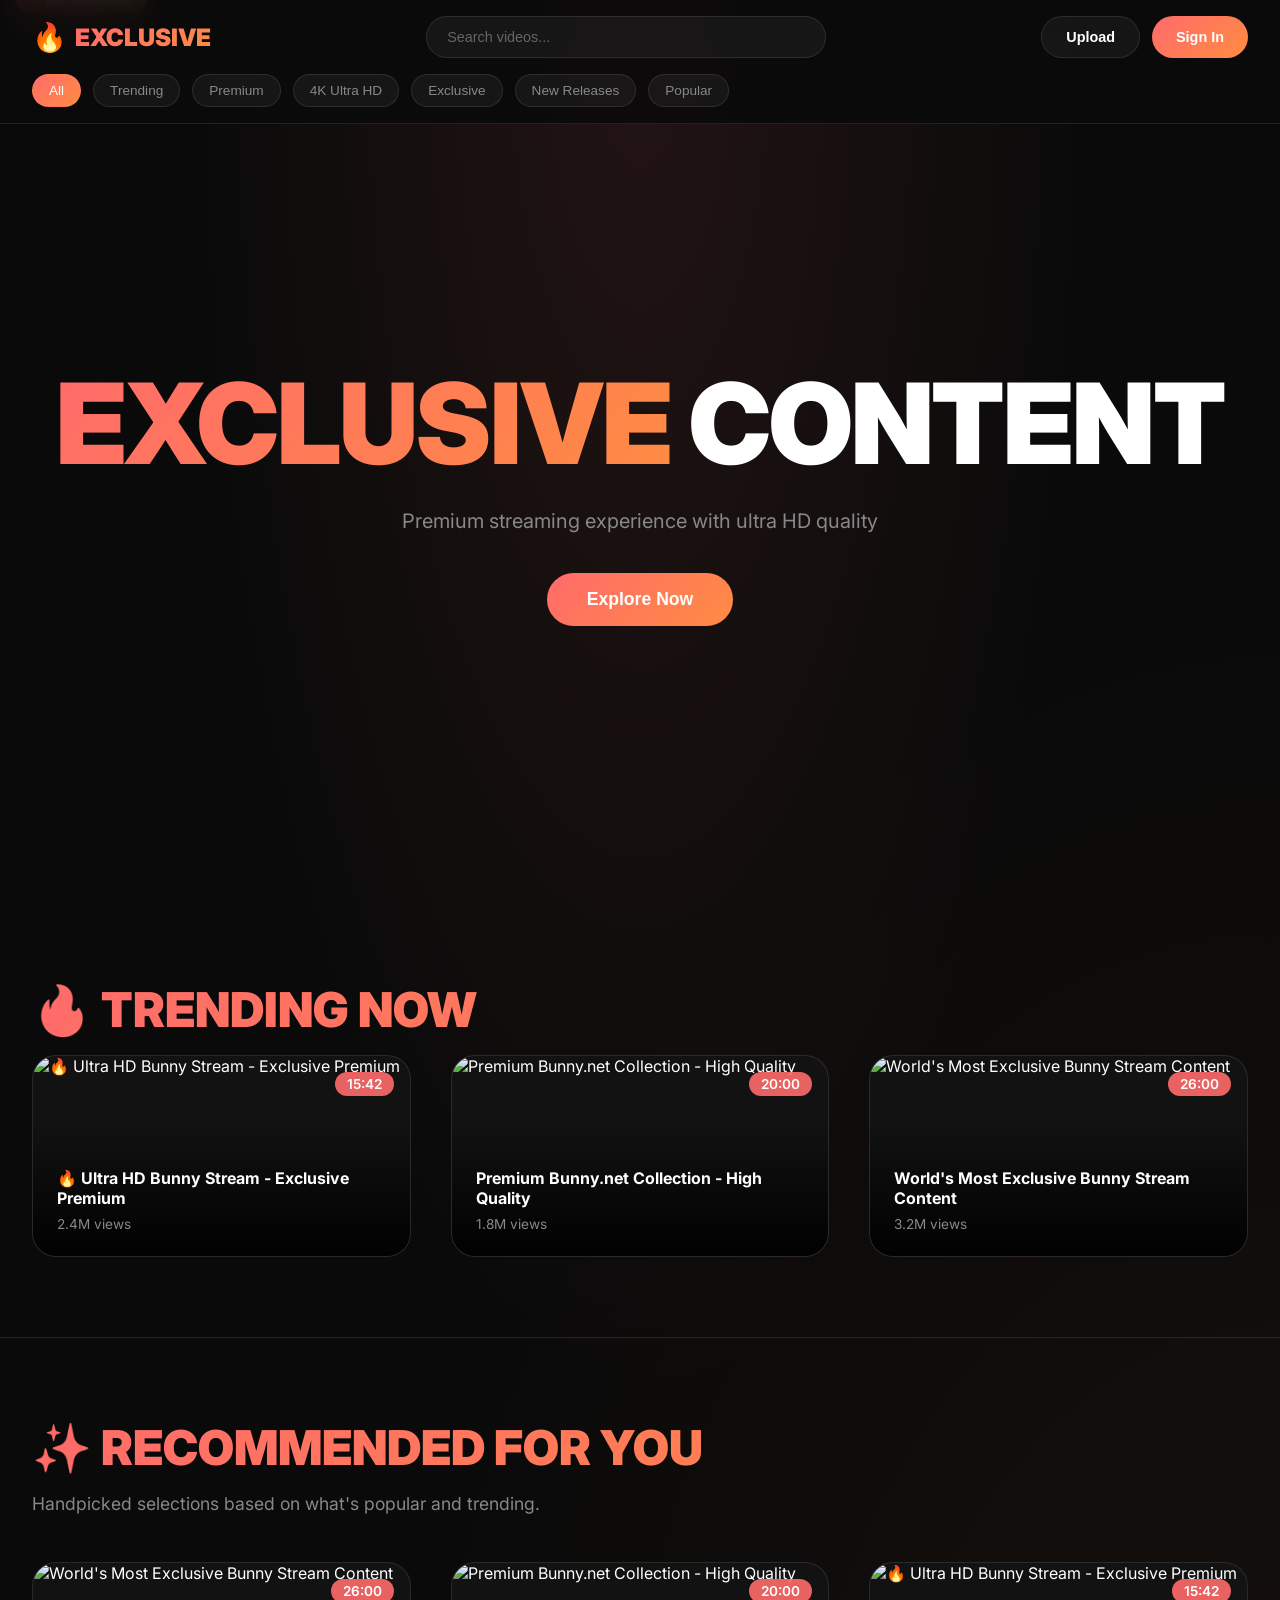
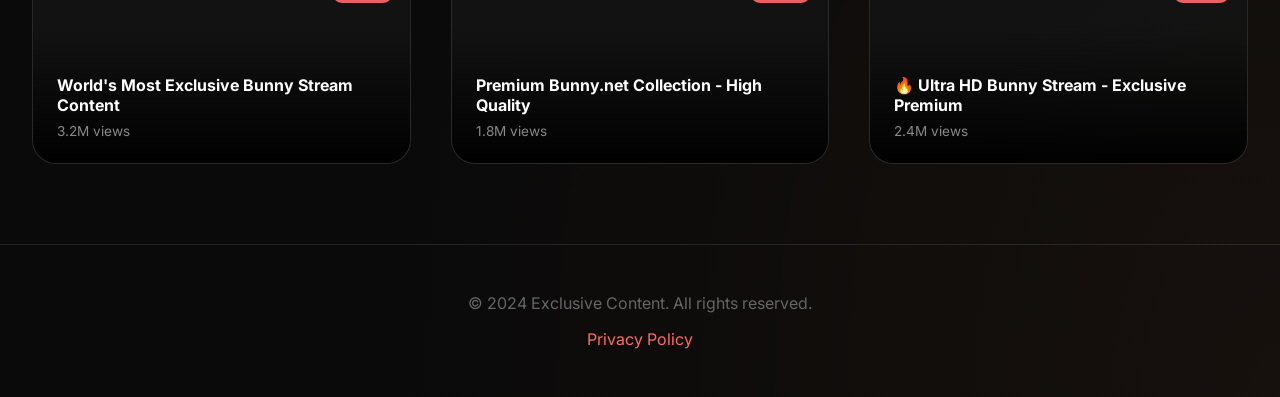
==== static-site/index.html @ 600d17c5 "Changes" ====
<!DOCTYPE html>
<html lang="en">
<head>
  <meta charset="UTF-8">
  <meta name="viewport" content="width=device-width, initial-scale=1.0">
  <meta name="description" content="Exclusive premium content streaming platform">
  <title>Exclusive Content - Premium Streaming</title>
  <link rel="stylesheet" href="styles.css">
  <link href="https://fonts.googleapis.com/css2?family=Inter:wght@400;600;700;900&display=swap" rel="stylesheet">
</head>
<body>
  <!-- Header -->
  <header class="header">
    <div class="header-content">
      <a href="index.html" class="logo">
        <span class="logo-icon">🔥</span>
        <span class="logo-text">EXCLUSIVE</span>
      </a>
      <div class="search-box">
        <input type="text" id="searchInput" placeholder="Search videos..." class="search-input">
      </div>
      <div class="header-actions">
        <button class="btn btn-secondary">Upload</button>
        <button class="btn btn-primary">Sign In</button>
      </div>
    </div>
    <div class="categories" id="categories">
      <!-- Categories will be populated by JS -->
    </div>
  </header>

  <!-- Hero Section -->
  <section class="hero">
    <h1 class="hero-title">
      <span class="gradient-text">EXCLUSIVE</span> CONTENT
    </h1>
    <p class="hero-subtitle">Premium streaming experience with ultra HD quality</p>
    <button class="btn btn-primary btn-large" onclick="scrollToVideos()">
      Explore Now
    </button>
  </section>

  <!-- Videos Section -->
  <section class="videos-section" id="videos-section">
    <h2 class="section-title gradient-text">🔥 TRENDING NOW</h2>
    <div class="video-grid" id="videoGrid">
      <!-- Videos will be populated by JS -->
    </div>
  </section>

  <!-- Recommended Section -->
  <section class="recommended-section">
    <h2 class="section-title gradient-text">✨ RECOMMENDED FOR YOU</h2>
    <p class="section-subtitle">Handpicked selections based on what's popular and trending.</p>
    <div class="video-grid" id="recommendedGrid">
      <!-- Recommended videos will be populated by JS -->
    </div>
  </section>

  <!-- Video Player Modal -->
  <div class="modal" id="videoModal">
    <div class="modal-content">
      <button class="modal-close" onclick="closeModal()">&times;</button>
      <div class="video-container">
        <iframe id="videoFrame" src="" allowfullscreen></iframe>
      </div>
      <div class="video-info">
        <h3 id="videoTitle"></h3>
        <div class="video-meta">
          <span id="videoDuration"></span>
          <span id="videoViews"></span>
        </div>
        <div class="video-tags" id="videoTags"></div>
      </div>
    </div>
  </div>

  <!-- Footer -->
  <footer class="footer">
    <div class="footer-content">
      <p>&copy; 2024 Exclusive Content. All rights reserved.</p>
      <a href="privacy-policy.html">Privacy Policy</a>
    </div>
  </footer>

  <script src="app.js"></script>
</body>
</html>
---- static-site/styles.css ----
/* ========================================
   EXCLUSIVE CONTENT - MAIN STYLESHEET
   ======================================== */

/* CSS Variables */
:root {
  --bg-primary: #0a0a0a;
  --bg-secondary: #111111;
  --bg-card: rgba(20, 20, 20, 0.8);
  --text-primary: #ffffff;
  --text-secondary: #888888;
  --text-muted: #666666;
  --coral: #ff6b6b;
  --orange: #ff8c42;
  --border-color: rgba(255, 255, 255, 0.1);
  --glass-bg: rgba(255, 255, 255, 0.05);
  --glass-border: rgba(255, 255, 255, 0.1);
  --shadow-glow: 0 0 30px rgba(255, 107, 107, 0.3);
  --gradient-primary: linear-gradient(135deg, #ff6b6b, #ff8c42);
  --transition-fast: 0.2s ease;
  --transition-medium: 0.3s ease;
  --transition-slow: 0.5s ease;
}

/* Reset & Base */
*, *::before, *::after {
  margin: 0;
  padding: 0;
  box-sizing: border-box;
}

html {
  scroll-behavior: smooth;
}

body {
  font-family: 'Inter', -apple-system, BlinkMacSystemFont, sans-serif;
  background: var(--bg-primary);
  background-image: 
    radial-gradient(ellipse at top, rgba(255, 107, 107, 0.1) 0%, transparent 50%),
    radial-gradient(ellipse at bottom right, rgba(255, 140, 66, 0.05) 0%, transparent 50%);
  color: var(--text-primary);
  min-height: 100vh;
  -webkit-font-smoothing: antialiased;
  -moz-osx-font-smoothing: grayscale;
}

/* Utility Classes */
.gradient-text {
  background: var(--gradient-primary);
  -webkit-background-clip: text;
  -webkit-text-fill-color: transparent;
  background-clip: text;
}

/* ========================================
   HEADER
   ======================================== */
.header {
  position: fixed;
  top: 0;
  left: 0;
  right: 0;
  z-index: 100;
  background: rgba(10, 10, 10, 0.9);
  backdrop-filter: blur(20px);
  border-bottom: 1px solid var(--border-color);
  padding: 1rem 2rem;
}

.header-content {
  display: flex;
  align-items: center;
  justify-content: space-between;
  max-width: 1400px;
  margin: 0 auto;
  gap: 2rem;
}

.logo {
  display: flex;
  align-items: center;
  gap: 0.5rem;
  text-decoration: none;
  font-weight: 900;
  font-size: 1.5rem;
}

.logo-icon {
  font-size: 1.75rem;
}

.logo-text {
  background: var(--gradient-primary);
  -webkit-background-clip: text;
  -webkit-text-fill-color: transparent;
  background-clip: text;
}

.search-box {
  flex: 1;
  max-width: 400px;
}

.search-input {
  width: 100%;
  padding: 0.75rem 1.25rem;
  border-radius: 50px;
  border: 1px solid var(--glass-border);
  background: var(--glass-bg);
  color: var(--text-primary);
  font-size: 0.9rem;
  outline: none;
  transition: var(--transition-fast);
}

.search-input:focus {
  border-color: var(--coral);
  box-shadow: 0 0 0 3px rgba(255, 107, 107, 0.2);
}

.search-input::placeholder {
  color: var(--text-muted);
}

.header-actions {
  display: flex;
  gap: 0.75rem;
}

/* Categories */
.categories {
  display: flex;
  gap: 0.75rem;
  padding-top: 1rem;
  max-width: 1400px;
  margin: 0 auto;
  overflow-x: auto;
  scrollbar-width: none;
}

.categories::-webkit-scrollbar {
  display: none;
}

.category-tag {
  padding: 0.5rem 1rem;
  border-radius: 50px;
  background: var(--glass-bg);
  border: 1px solid var(--glass-border);
  color: var(--text-secondary);
  font-size: 0.85rem;
  cursor: pointer;
  white-space: nowrap;
  transition: var(--transition-fast);
}

.category-tag:hover,
.category-tag.active {
  background: var(--gradient-primary);
  color: var(--text-primary);
  border-color: transparent;
}

/* ========================================
   BUTTONS
   ======================================== */
.btn {
  padding: 0.75rem 1.5rem;
  border-radius: 50px;
  border: none;
  font-weight: 600;
  font-size: 0.9rem;
  cursor: pointer;
  transition: var(--transition-fast);
}

.btn-primary {
  background: var(--gradient-primary);
  color: var(--text-primary);
}

.btn-primary:hover {
  transform: translateY(-2px);
  box-shadow: var(--shadow-glow);
}

.btn-secondary {
  background: var(--glass-bg);
  border: 1px solid var(--glass-border);
  color: var(--text-primary);
}

.btn-secondary:hover {
  background: var(--glass-border);
}

.btn-large {
  padding: 1rem 2.5rem;
  font-size: 1.1rem;
}

/* ========================================
   HERO SECTION
   ======================================== */
.hero {
  min-height: 100vh;
  display: flex;
  flex-direction: column;
  align-items: center;
  justify-content: center;
  text-align: center;
  padding: 2rem;
  padding-top: 120px;
}

.hero-title {
  font-size: clamp(3rem, 10vw, 7rem);
  font-weight: 900;
  line-height: 1.1;
  margin-bottom: 1.5rem;
  text-transform: uppercase;
  letter-spacing: -0.02em;
}

.hero-subtitle {
  font-size: 1.25rem;
  color: var(--text-secondary);
  margin-bottom: 2.5rem;
  max-width: 500px;
}

/* ========================================
   SECTIONS
   ======================================== */
.videos-section,
.recommended-section {
  padding: 5rem 2rem;
  max-width: 1400px;
  margin: 0 auto;
}

.recommended-section {
  border-top: 1px solid var(--border-color);
}

.section-title {
  font-size: clamp(2rem, 5vw, 3rem);
  font-weight: 900;
  margin-bottom: 1rem;
}

.section-subtitle {
  color: var(--text-secondary);
  font-size: 1.1rem;
  margin-bottom: 3rem;
  max-width: 600px;
}

/* ========================================
   VIDEO GRID
   ======================================== */
.video-grid {
  display: grid;
  grid-template-columns: repeat(auto-fill, minmax(320px, 1fr));
  gap: 2.5rem;
}

.video-card {
  position: relative;
  border-radius: 1.5rem;
  overflow: hidden;
  background: var(--bg-card);
  border: 1px solid var(--glass-border);
  cursor: pointer;
  transition: var(--transition-medium);
}

.video-card:hover {
  transform: translateY(-10px);
  border-color: var(--coral);
  box-shadow: 
    0 0 30px rgba(255, 107, 107, 0.4),
    0 25px 50px rgba(0, 0, 0, 0.5);
}

.video-thumb {
  position: relative;
  height: 200px;
  overflow: hidden;
}

.video-thumb img {
  width: 100%;
  height: 100%;
  object-fit: cover;
  transition: var(--transition-slow);
}

.video-card:hover .video-thumb img {
  transform: scale(1.1);
}

.video-duration {
  position: absolute;
  top: 1rem;
  right: 1rem;
  background: rgba(255, 107, 107, 0.9);
  color: var(--text-primary);
  padding: 0.25rem 0.75rem;
  border-radius: 50px;
  font-size: 0.85rem;
  font-weight: 600;
}

.video-overlay {
  position: absolute;
  bottom: 0;
  left: 0;
  right: 0;
  padding: 3rem 1.5rem 1.5rem;
  background: linear-gradient(to top, rgba(0, 0, 0, 0.95), transparent);
}

.video-card-title {
  font-size: 1rem;
  font-weight: 700;
  margin-bottom: 0.5rem;
  display: -webkit-box;
  -webkit-line-clamp: 2;
  -webkit-box-orient: vertical;
  overflow: hidden;
}

.video-card-views {
  color: var(--text-secondary);
  font-size: 0.85rem;
}

/* Recommended Badge */
.recommended-badge {
  position: absolute;
  top: -0.75rem;
  left: 1rem;
  z-index: 10;
  background: var(--gradient-primary);
  color: var(--text-primary);
  padding: 0.25rem 0.75rem;
  border-radius: 50px;
  font-size: 0.75rem;
  font-weight: 700;
  display: flex;
  align-items: center;
  gap: 0.25rem;
  box-shadow: 0 4px 15px rgba(255, 107, 107, 0.4);
}

/* ========================================
   VIDEO MODAL
   ======================================== */
.modal {
  display: none;
  position: fixed;
  top: 0;
  left: 0;
  right: 0;
  bottom: 0;
  z-index: 1000;
  background: rgba(0, 0, 0, 0.95);
  backdrop-filter: blur(10px);
  overflow-y: auto;
  padding: 2rem;
}

.modal.active {
  display: flex;
  align-items: flex-start;
  justify-content: center;
}

.modal-content {
  width: 100%;
  max-width: 1000px;
  margin-top: 60px;
}

.modal-close {
  position: fixed;
  top: 1rem;
  right: 1rem;
  background: var(--glass-bg);
  border: 1px solid var(--glass-border);
  color: var(--text-primary);
  font-size: 2rem;
  width: 50px;
  height: 50px;
  border-radius: 50%;
  cursor: pointer;
  transition: var(--transition-fast);
}

.modal-close:hover {
  background: var(--coral);
  border-color: var(--coral);
}

.video-container {
  position: relative;
  padding-bottom: 56.25%;
  border-radius: 1rem;
  overflow: hidden;
  background: var(--bg-secondary);
}

.video-container iframe {
  position: absolute;
  top: 0;
  left: 0;
  width: 100%;
  height: 100%;
  border: none;
}

.video-info {
  padding: 2rem 0;
}

.video-info h3 {
  font-size: 1.5rem;
  font-weight: 700;
  margin-bottom: 1rem;
}

.video-meta {
  display: flex;
  gap: 1.5rem;
  color: var(--text-secondary);
  margin-bottom: 1rem;
}

.video-tags {
  display: flex;
  flex-wrap: wrap;
  gap: 0.5rem;
}

.video-tag {
  padding: 0.25rem 0.75rem;
  background: var(--glass-bg);
  border: 1px solid var(--glass-border);
  border-radius: 50px;
  font-size: 0.85rem;
  color: var(--text-secondary);
}

/* ========================================
   FOOTER
   ======================================== */
.footer {
  padding: 3rem 2rem;
  border-top: 1px solid var(--border-color);
  text-align: center;
}

.footer-content {
  max-width: 1400px;
  margin: 0 auto;
  display: flex;
  flex-direction: column;
  align-items: center;
  gap: 1rem;
}

.footer p {
  color: var(--text-muted);
}

.footer a {
  color: var(--coral);
  text-decoration: none;
  transition: var(--transition-fast);
}

.footer a:hover {
  text-decoration: underline;
}

/* ========================================
   RESPONSIVE
   ======================================== */
@media (max-width: 768px) {
  .header-content {
    flex-wrap: wrap;
    gap: 1rem;
  }
  
  .search-box {
    order: 3;
    max-width: 100%;
    width: 100%;
  }
  
  .header-actions {
    margin-left: auto;
  }
  
  .hero-title {
    font-size: 2.5rem;
  }
  
  .video-grid {
    grid-template-columns: 1fr;
    gap: 1.5rem;
  }
  
  .videos-section,
  .recommended-section {
    padding: 3rem 1rem;
  }
}

/* ========================================
   NO VIDEOS MESSAGE
   ======================================== */
.no-videos {
  text-align: center;
  padding: 4rem 2rem;
  color: var(--text-secondary);
  font-size: 1.25rem;
}
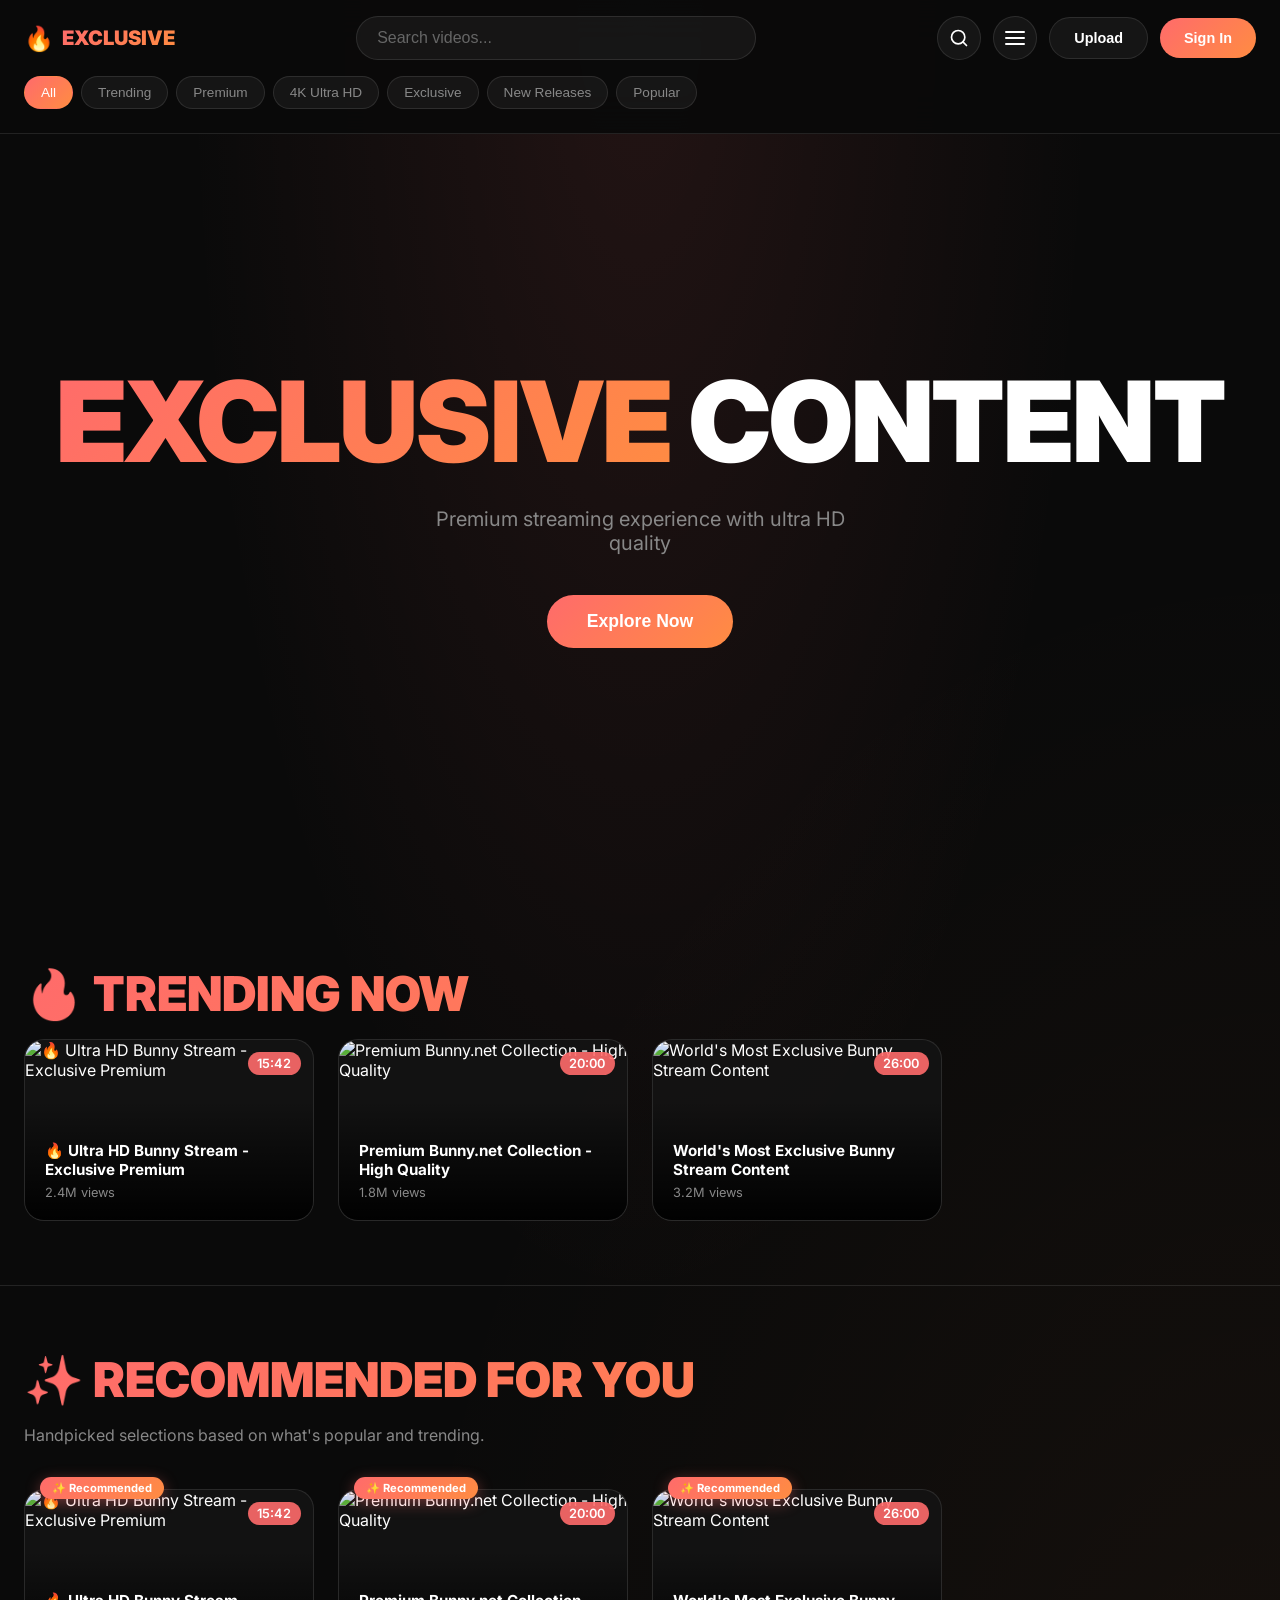
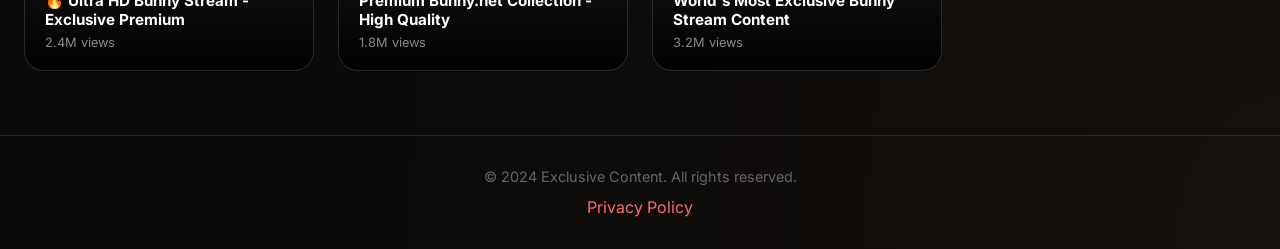
==== commit e961a014: "Changes" ====
--- a/static-site/index.html
+++ b/static-site/index.html
@@ -2,8 +2,9 @@
 <html lang="en">
 <head>
   <meta charset="UTF-8">
-  <meta name="viewport" content="width=device-width, initial-scale=1.0">
+  <meta name="viewport" content="width=device-width, initial-scale=1.0, maximum-scale=1.0, user-scalable=no">
   <meta name="description" content="Exclusive premium content streaming platform">
+  <meta name="theme-color" content="#0a0a0a">
   <title>Exclusive Content - Premium Streaming</title>
   <link rel="stylesheet" href="styles.css">
   <link href="https://fonts.googleapis.com/css2?family=Inter:wght@400;600;700;900&display=swap" rel="stylesheet">
@@ -16,18 +17,56 @@
         <span class="logo-icon">🔥</span>
         <span class="logo-text">EXCLUSIVE</span>
       </a>
+      
       <div class="search-box">
         <input type="text" id="searchInput" placeholder="Search videos..." class="search-input">
       </div>
+      
       <div class="header-actions">
-        <button class="btn btn-secondary">Upload</button>
-        <button class="btn btn-primary">Sign In</button>
+        <!-- Mobile search toggle -->
+        <button class="btn-icon mobile-only" id="searchBtn" aria-label="Search">
+          <svg xmlns="http://www.w3.org/2000/svg" width="20" height="20" viewBox="0 0 24 24" fill="none" stroke="currentColor" stroke-width="2" stroke-linecap="round" stroke-linejoin="round">
+            <circle cx="11" cy="11" r="8"></circle>
+            <path d="m21 21-4.3-4.3"></path>
+          </svg>
+        </button>
+        
+        <!-- Mobile menu toggle -->
+        <button class="btn-icon mobile-only" id="mobileMenuBtn" aria-label="Menu">
+          <svg xmlns="http://www.w3.org/2000/svg" width="24" height="24" viewBox="0 0 24 24" fill="none" stroke="currentColor" stroke-width="2" stroke-linecap="round" stroke-linejoin="round">
+            <line x1="3" y1="12" x2="21" y2="12"></line>
+            <line x1="3" y1="6" x2="21" y2="6"></line>
+            <line x1="3" y1="18" x2="21" y2="18"></line>
+          </svg>
+        </button>
+        
+        <!-- Desktop buttons -->
+        <button class="btn btn-secondary desktop-only">Upload</button>
+        <button class="btn btn-primary desktop-only">Sign In</button>
       </div>
     </div>
     <div class="categories" id="categories">
       <!-- Categories will be populated by JS -->
     </div>
   </header>
+
+  <!-- Mobile Menu Overlay -->
+  <div class="mobile-menu" id="mobileMenu">
+    <div class="mobile-menu-content">
+      <button class="mobile-menu-close" id="closeMobileMenu" aria-label="Close menu">
+        <svg xmlns="http://www.w3.org/2000/svg" width="24" height="24" viewBox="0 0 24 24" fill="none" stroke="currentColor" stroke-width="2" stroke-linecap="round" stroke-linejoin="round">
+          <line x1="18" y1="6" x2="6" y2="18"></line>
+          <line x1="6" y1="6" x2="18" y2="18"></line>
+        </svg>
+      </button>
+      <nav class="mobile-nav">
+        <a href="index.html" class="mobile-nav-link active">Home</a>
+        <a href="#" class="mobile-nav-link">Upload</a>
+        <a href="#" class="mobile-nav-link">Sign In</a>
+        <a href="privacy-policy.html" class="mobile-nav-link">Privacy Policy</a>
+      </nav>
+    </div>
+  </div>
 
   <!-- Hero Section -->
   <section class="hero">
@@ -60,9 +99,14 @@
   <!-- Video Player Modal -->
   <div class="modal" id="videoModal">
     <div class="modal-content">
-      <button class="modal-close" onclick="closeModal()">&times;</button>
-      <div class="video-container">
-        <iframe id="videoFrame" src="" allowfullscreen></iframe>
+      <button class="modal-close" onclick="closeModal()" aria-label="Close video">
+        <svg xmlns="http://www.w3.org/2000/svg" width="24" height="24" viewBox="0 0 24 24" fill="none" stroke="currentColor" stroke-width="2" stroke-linecap="round" stroke-linejoin="round">
+          <line x1="18" y1="6" x2="6" y2="18"></line>
+          <line x1="6" y1="6" x2="18" y2="18"></line>
+        </svg>
+      </button>
+      <div class="video-container" id="videoContainer">
+        <!-- Bunny.net responsive embed will be injected here -->
       </div>
       <div class="video-info">
         <h3 id="videoTitle"></h3>
@@ -85,4 +129,4 @@
 
   <script src="app.js"></script>
 </body>
-</html>
+</html>
--- a/static-site/styles.css
+++ b/static-site/styles.css
@@ -43,6 +43,7 @@
   min-height: 100vh;
   -webkit-font-smoothing: antialiased;
   -moz-osx-font-smoothing: grayscale;
+  overflow-x: hidden;
 }
 
 /* Utility Classes */
@@ -53,6 +54,14 @@
   background-clip: text;
 }
 
+.mobile-only {
+  display: none;
+}
+
+.desktop-only {
+  display: inline-flex;
+}
+
 /* ========================================
    HEADER
    ======================================== */
@@ -62,10 +71,11 @@
   left: 0;
   right: 0;
   z-index: 100;
-  background: rgba(10, 10, 10, 0.9);
+  background: rgba(10, 10, 10, 0.95);
   backdrop-filter: blur(20px);
+  -webkit-backdrop-filter: blur(20px);
   border-bottom: 1px solid var(--border-color);
-  padding: 1rem 2rem;
+  padding: 1rem 1.5rem;
 }
 
 .header-content {
@@ -74,7 +84,7 @@
   justify-content: space-between;
   max-width: 1400px;
   margin: 0 auto;
-  gap: 2rem;
+  gap: 1.5rem;
 }
 
 .logo {
@@ -83,11 +93,12 @@
   gap: 0.5rem;
   text-decoration: none;
   font-weight: 900;
+  font-size: 1.25rem;
+  flex-shrink: 0;
+}
+
+.logo-icon {
   font-size: 1.5rem;
-}
-
-.logo-icon {
-  font-size: 1.75rem;
 }
 
 .logo-text {
@@ -109,9 +120,10 @@
   border: 1px solid var(--glass-border);
   background: var(--glass-bg);
   color: var(--text-primary);
-  font-size: 0.9rem;
+  font-size: 1rem;
   outline: none;
   transition: var(--transition-fast);
+  -webkit-appearance: none;
 }
 
 .search-input:focus {
@@ -126,17 +138,41 @@
 .header-actions {
   display: flex;
   gap: 0.75rem;
+  align-items: center;
+}
+
+/* Icon buttons for mobile */
+.btn-icon {
+  width: 44px;
+  height: 44px;
+  border-radius: 50%;
+  background: var(--glass-bg);
+  border: 1px solid var(--glass-border);
+  color: var(--text-primary);
+  display: flex;
+  align-items: center;
+  justify-content: center;
+  cursor: pointer;
+  transition: var(--transition-fast);
+  -webkit-tap-highlight-color: transparent;
+}
+
+.btn-icon:hover,
+.btn-icon:active {
+  background: var(--glass-border);
 }
 
 /* Categories */
 .categories {
   display: flex;
-  gap: 0.75rem;
+  gap: 0.5rem;
   padding-top: 1rem;
   max-width: 1400px;
   margin: 0 auto;
   overflow-x: auto;
   scrollbar-width: none;
+  -webkit-overflow-scrolling: touch;
+  padding-bottom: 0.5rem;
 }
 
 .categories::-webkit-scrollbar {
@@ -153,13 +189,90 @@
   cursor: pointer;
   white-space: nowrap;
   transition: var(--transition-fast);
+  -webkit-tap-highlight-color: transparent;
 }
 
 .category-tag:hover,
+.category-tag:active,
 .category-tag.active {
   background: var(--gradient-primary);
   color: var(--text-primary);
   border-color: transparent;
+}
+
+/* ========================================
+   MOBILE MENU
+   ======================================== */
+.mobile-menu {
+  position: fixed;
+  top: 0;
+  left: 0;
+  right: 0;
+  bottom: 0;
+  z-index: 200;
+  background: rgba(0, 0, 0, 0.9);
+  backdrop-filter: blur(20px);
+  -webkit-backdrop-filter: blur(20px);
+  display: none;
+  align-items: flex-start;
+  justify-content: flex-end;
+}
+
+.mobile-menu.active {
+  display: flex;
+}
+
+.mobile-menu-content {
+  width: 280px;
+  height: 100%;
+  background: var(--bg-secondary);
+  padding: 1.5rem;
+  animation: slideIn 0.3s ease;
+}
+
+@keyframes slideIn {
+  from {
+    transform: translateX(100%);
+  }
+  to {
+    transform: translateX(0);
+  }
+}
+
+.mobile-menu-close {
+  width: 44px;
+  height: 44px;
+  border-radius: 50%;
+  background: var(--glass-bg);
+  border: 1px solid var(--glass-border);
+  color: var(--text-primary);
+  display: flex;
+  align-items: center;
+  justify-content: center;
+  cursor: pointer;
+  margin-bottom: 2rem;
+}
+
+.mobile-nav {
+  display: flex;
+  flex-direction: column;
+  gap: 0.5rem;
+}
+
+.mobile-nav-link {
+  padding: 1rem;
+  color: var(--text-secondary);
+  text-decoration: none;
+  font-size: 1.1rem;
+  font-weight: 600;
+  border-radius: 12px;
+  transition: var(--transition-fast);
+}
+
+.mobile-nav-link:hover,
+.mobile-nav-link.active {
+  background: var(--glass-bg);
+  color: var(--text-primary);
 }
 
 /* ========================================
@@ -173,6 +286,8 @@
   font-size: 0.9rem;
   cursor: pointer;
   transition: var(--transition-fast);
+  -webkit-tap-highlight-color: transparent;
+  touch-action: manipulation;
 }
 
 .btn-primary {
@@ -180,7 +295,8 @@
   color: var(--text-primary);
 }
 
-.btn-primary:hover {
+.btn-primary:hover,
+.btn-primary:active {
   transform: translateY(-2px);
   box-shadow: var(--shadow-glow);
 }
@@ -191,7 +307,8 @@
   color: var(--text-primary);
 }
 
-.btn-secondary:hover {
+.btn-secondary:hover,
+.btn-secondary:active {
   background: var(--glass-border);
 }
 
@@ -211,11 +328,11 @@
   justify-content: center;
   text-align: center;
   padding: 2rem;
-  padding-top: 120px;
+  padding-top: 140px;
 }
 
 .hero-title {
-  font-size: clamp(3rem, 10vw, 7rem);
+  font-size: clamp(2.5rem, 10vw, 7rem);
   font-weight: 900;
   line-height: 1.1;
   margin-bottom: 1.5rem;
@@ -224,10 +341,11 @@
 }
 
 .hero-subtitle {
-  font-size: 1.25rem;
+  font-size: clamp(1rem, 3vw, 1.25rem);
   color: var(--text-secondary);
   margin-bottom: 2.5rem;
   max-width: 500px;
+  padding: 0 1rem;
 }
 
 /* ========================================
@@ -235,7 +353,7 @@
    ======================================== */
 .videos-section,
 .recommended-section {
-  padding: 5rem 2rem;
+  padding: 4rem 1.5rem;
   max-width: 1400px;
   margin: 0 auto;
 }
@@ -245,15 +363,15 @@
 }
 
 .section-title {
-  font-size: clamp(2rem, 5vw, 3rem);
+  font-size: clamp(1.5rem, 5vw, 3rem);
   font-weight: 900;
   margin-bottom: 1rem;
 }
 
 .section-subtitle {
   color: var(--text-secondary);
-  font-size: 1.1rem;
-  margin-bottom: 3rem;
+  font-size: 1rem;
+  margin-bottom: 2rem;
   max-width: 600px;
 }
 
@@ -262,31 +380,33 @@
    ======================================== */
 .video-grid {
   display: grid;
-  grid-template-columns: repeat(auto-fill, minmax(320px, 1fr));
-  gap: 2.5rem;
+  grid-template-columns: repeat(auto-fill, minmax(280px, 1fr));
+  gap: 1.5rem;
 }
 
 .video-card {
   position: relative;
-  border-radius: 1.5rem;
+  border-radius: 1.25rem;
   overflow: hidden;
   background: var(--bg-card);
   border: 1px solid var(--glass-border);
   cursor: pointer;
   transition: var(--transition-medium);
-}
-
-.video-card:hover {
-  transform: translateY(-10px);
+  -webkit-tap-highlight-color: transparent;
+}
+
+.video-card:hover,
+.video-card:active {
+  transform: translateY(-5px);
   border-color: var(--coral);
   box-shadow: 
-    0 0 30px rgba(255, 107, 107, 0.4),
-    0 25px 50px rgba(0, 0, 0, 0.5);
+    0 0 20px rgba(255, 107, 107, 0.3),
+    0 15px 30px rgba(0, 0, 0, 0.4);
 }
 
 .video-thumb {
   position: relative;
-  height: 200px;
+  height: 180px;
   overflow: hidden;
 }
 
@@ -301,15 +421,43 @@
   transform: scale(1.1);
 }
 
+/* Play button overlay */
+.play-button-overlay {
+  position: absolute;
+  top: 50%;
+  left: 50%;
+  transform: translate(-50%, -50%);
+  width: 60px;
+  height: 60px;
+  background: rgba(255, 107, 107, 0.9);
+  border-radius: 50%;
+  display: flex;
+  align-items: center;
+  justify-content: center;
+  opacity: 0;
+  transition: var(--transition-fast);
+}
+
+.play-button-overlay svg {
+  width: 24px;
+  height: 24px;
+  color: white;
+  margin-left: 3px;
+}
+
+.video-card:hover .play-button-overlay {
+  opacity: 1;
+}
+
 .video-duration {
   position: absolute;
-  top: 1rem;
-  right: 1rem;
+  top: 0.75rem;
+  right: 0.75rem;
   background: rgba(255, 107, 107, 0.9);
   color: var(--text-primary);
-  padding: 0.25rem 0.75rem;
+  padding: 0.25rem 0.6rem;
   border-radius: 50px;
-  font-size: 0.85rem;
+  font-size: 0.8rem;
   font-weight: 600;
 }
 
@@ -318,14 +466,14 @@
   bottom: 0;
   left: 0;
   right: 0;
-  padding: 3rem 1.5rem 1.5rem;
+  padding: 2.5rem 1.25rem 1.25rem;
   background: linear-gradient(to top, rgba(0, 0, 0, 0.95), transparent);
 }
 
 .video-card-title {
-  font-size: 1rem;
+  font-size: 0.95rem;
   font-weight: 700;
-  margin-bottom: 0.5rem;
+  margin-bottom: 0.4rem;
   display: -webkit-box;
   -webkit-line-clamp: 2;
   -webkit-box-orient: vertical;
@@ -334,20 +482,26 @@
 
 .video-card-views {
   color: var(--text-secondary);
-  font-size: 0.85rem;
+  font-size: 0.8rem;
+}
+
+/* Video card wrapper for recommended */
+.video-card-wrapper {
+  position: relative;
+  padding-top: 0.75rem;
 }
 
 /* Recommended Badge */
 .recommended-badge {
   position: absolute;
-  top: -0.75rem;
+  top: 0;
   left: 1rem;
   z-index: 10;
   background: var(--gradient-primary);
   color: var(--text-primary);
   padding: 0.25rem 0.75rem;
   border-radius: 50px;
-  font-size: 0.75rem;
+  font-size: 0.7rem;
   font-weight: 700;
   display: flex;
   align-items: center;
@@ -366,16 +520,18 @@
   right: 0;
   bottom: 0;
   z-index: 1000;
-  background: rgba(0, 0, 0, 0.95);
+  background: rgba(0, 0, 0, 0.98);
   backdrop-filter: blur(10px);
+  -webkit-backdrop-filter: blur(10px);
   overflow-y: auto;
-  padding: 2rem;
+  -webkit-overflow-scrolling: touch;
 }
 
 .modal.active {
   display: flex;
   align-items: flex-start;
   justify-content: center;
+  padding: 1rem;
 }
 
 .modal-content {
@@ -391,51 +547,48 @@
   background: var(--glass-bg);
   border: 1px solid var(--glass-border);
   color: var(--text-primary);
-  font-size: 2rem;
   width: 50px;
   height: 50px;
   border-radius: 50%;
   cursor: pointer;
   transition: var(--transition-fast);
-}
-
-.modal-close:hover {
+  display: flex;
+  align-items: center;
+  justify-content: center;
+  z-index: 1001;
+  -webkit-tap-highlight-color: transparent;
+}
+
+.modal-close:hover,
+.modal-close:active {
   background: var(--coral);
   border-color: var(--coral);
 }
 
 .video-container {
-  position: relative;
-  padding-bottom: 56.25%;
+  width: 100%;
   border-radius: 1rem;
   overflow: hidden;
   background: var(--bg-secondary);
 }
 
-.video-container iframe {
-  position: absolute;
-  top: 0;
-  left: 0;
-  width: 100%;
-  height: 100%;
-  border: none;
-}
-
 .video-info {
-  padding: 2rem 0;
+  padding: 1.5rem 0;
 }
 
 .video-info h3 {
-  font-size: 1.5rem;
+  font-size: clamp(1.25rem, 4vw, 1.5rem);
   font-weight: 700;
   margin-bottom: 1rem;
 }
 
 .video-meta {
   display: flex;
-  gap: 1.5rem;
+  flex-wrap: wrap;
+  gap: 1rem;
   color: var(--text-secondary);
   margin-bottom: 1rem;
+  font-size: 0.9rem;
 }
 
 .video-tags {
@@ -449,7 +602,7 @@
   background: var(--glass-bg);
   border: 1px solid var(--glass-border);
   border-radius: 50px;
-  font-size: 0.85rem;
+  font-size: 0.8rem;
   color: var(--text-secondary);
 }
 
@@ -457,7 +610,7 @@
    FOOTER
    ======================================== */
 .footer {
-  padding: 3rem 2rem;
+  padding: 2rem 1.5rem;
   border-top: 1px solid var(--border-color);
   text-align: center;
 }
@@ -468,11 +621,12 @@
   display: flex;
   flex-direction: column;
   align-items: center;
-  gap: 1rem;
+  gap: 0.75rem;
 }
 
 .footer p {
   color: var(--text-muted);
+  font-size: 0.9rem;
 }
 
 .footer a {
@@ -486,36 +640,187 @@
 }
 
 /* ========================================
-   RESPONSIVE
+   RESPONSIVE - TABLET
    ======================================== */
 @media (max-width: 768px) {
+  .mobile-only {
+    display: inline-flex;
+  }
+  
+  .desktop-only {
+    display: none;
+  }
+  
+  .header {
+    padding: 0.75rem 1rem;
+  }
+  
   .header-content {
-    flex-wrap: wrap;
     gap: 1rem;
   }
   
   .search-box {
-    order: 3;
+    position: absolute;
+    top: 100%;
+    left: 0;
+    right: 0;
     max-width: 100%;
-    width: 100%;
+    padding: 1rem;
+    background: rgba(10, 10, 10, 0.98);
+    border-bottom: 1px solid var(--border-color);
+    display: none;
+  }
+  
+  .search-box.mobile-visible {
+    display: block;
+  }
+  
+  .logo {
+    font-size: 1.1rem;
+  }
+  
+  .logo-icon {
+    font-size: 1.25rem;
+  }
+  
+  .hero {
+    padding-top: 120px;
+  }
+  
+  .hero-title {
+    font-size: 2.25rem;
+  }
+  
+  .video-grid {
+    grid-template-columns: repeat(auto-fill, minmax(260px, 1fr));
+    gap: 1.25rem;
+  }
+  
+  .video-thumb {
+    height: 160px;
+  }
+  
+  .modal-content {
+    margin-top: 70px;
+  }
+  
+  .modal.active {
+    padding: 0.75rem;
+  }
+}
+
+/* ========================================
+   RESPONSIVE - MOBILE
+   ======================================== */
+@media (max-width: 480px) {
+  .header {
+    padding: 0.75rem;
   }
   
   .header-actions {
-    margin-left: auto;
+    gap: 0.5rem;
+  }
+  
+  .btn-icon {
+    width: 40px;
+    height: 40px;
+  }
+  
+  .categories {
+    gap: 0.4rem;
+    padding-left: 0;
+    padding-right: 0;
+  }
+  
+  .category-tag {
+    padding: 0.4rem 0.8rem;
+    font-size: 0.8rem;
+  }
+  
+  .hero {
+    padding: 1.5rem;
+    padding-top: 110px;
+    min-height: auto;
+    padding-bottom: 3rem;
   }
   
   .hero-title {
-    font-size: 2.5rem;
+    font-size: 2rem;
+  }
+  
+  .hero-subtitle {
+    font-size: 0.95rem;
+    margin-bottom: 2rem;
+  }
+  
+  .btn-large {
+    padding: 0.875rem 2rem;
+    font-size: 1rem;
+  }
+  
+  .videos-section,
+  .recommended-section {
+    padding: 2.5rem 1rem;
+  }
+  
+  .section-title {
+    font-size: 1.35rem;
+  }
+  
+  .section-subtitle {
+    font-size: 0.9rem;
+    margin-bottom: 1.5rem;
   }
   
   .video-grid {
     grid-template-columns: 1fr;
-    gap: 1.5rem;
-  }
-  
-  .videos-section,
-  .recommended-section {
-    padding: 3rem 1rem;
+    gap: 1rem;
+  }
+  
+  .video-card {
+    border-radius: 1rem;
+  }
+  
+  .video-thumb {
+    height: 200px;
+  }
+  
+  .play-button-overlay {
+    opacity: 1;
+    width: 50px;
+    height: 50px;
+  }
+  
+  .play-button-overlay svg {
+    width: 20px;
+    height: 20px;
+  }
+  
+  .modal-content {
+    margin-top: 60px;
+  }
+  
+  .modal-close {
+    width: 44px;
+    height: 44px;
+    top: 0.75rem;
+    right: 0.75rem;
+  }
+  
+  .video-container {
+    border-radius: 0.75rem;
+  }
+  
+  .video-info {
+    padding: 1rem 0;
+  }
+  
+  .video-info h3 {
+    font-size: 1.1rem;
+  }
+  
+  .footer {
+    padding: 1.5rem 1rem;
   }
 }
 
@@ -524,7 +829,29 @@
    ======================================== */
 .no-videos {
   text-align: center;
-  padding: 4rem 2rem;
+  padding: 3rem 1.5rem;
   color: var(--text-secondary);
-  font-size: 1.25rem;
-}
+  font-size: 1.1rem;
+  grid-column: 1 / -1;
+}
+
+/* ========================================
+   TOUCH DEVICE OPTIMIZATIONS
+   ======================================== */
+@media (hover: none) and (pointer: coarse) {
+  .video-card:hover {
+    transform: none;
+  }
+  
+  .video-card:active {
+    transform: scale(0.98);
+  }
+  
+  .btn-primary:hover {
+    transform: none;
+  }
+  
+  .play-button-overlay {
+    opacity: 1;
+  }
+}
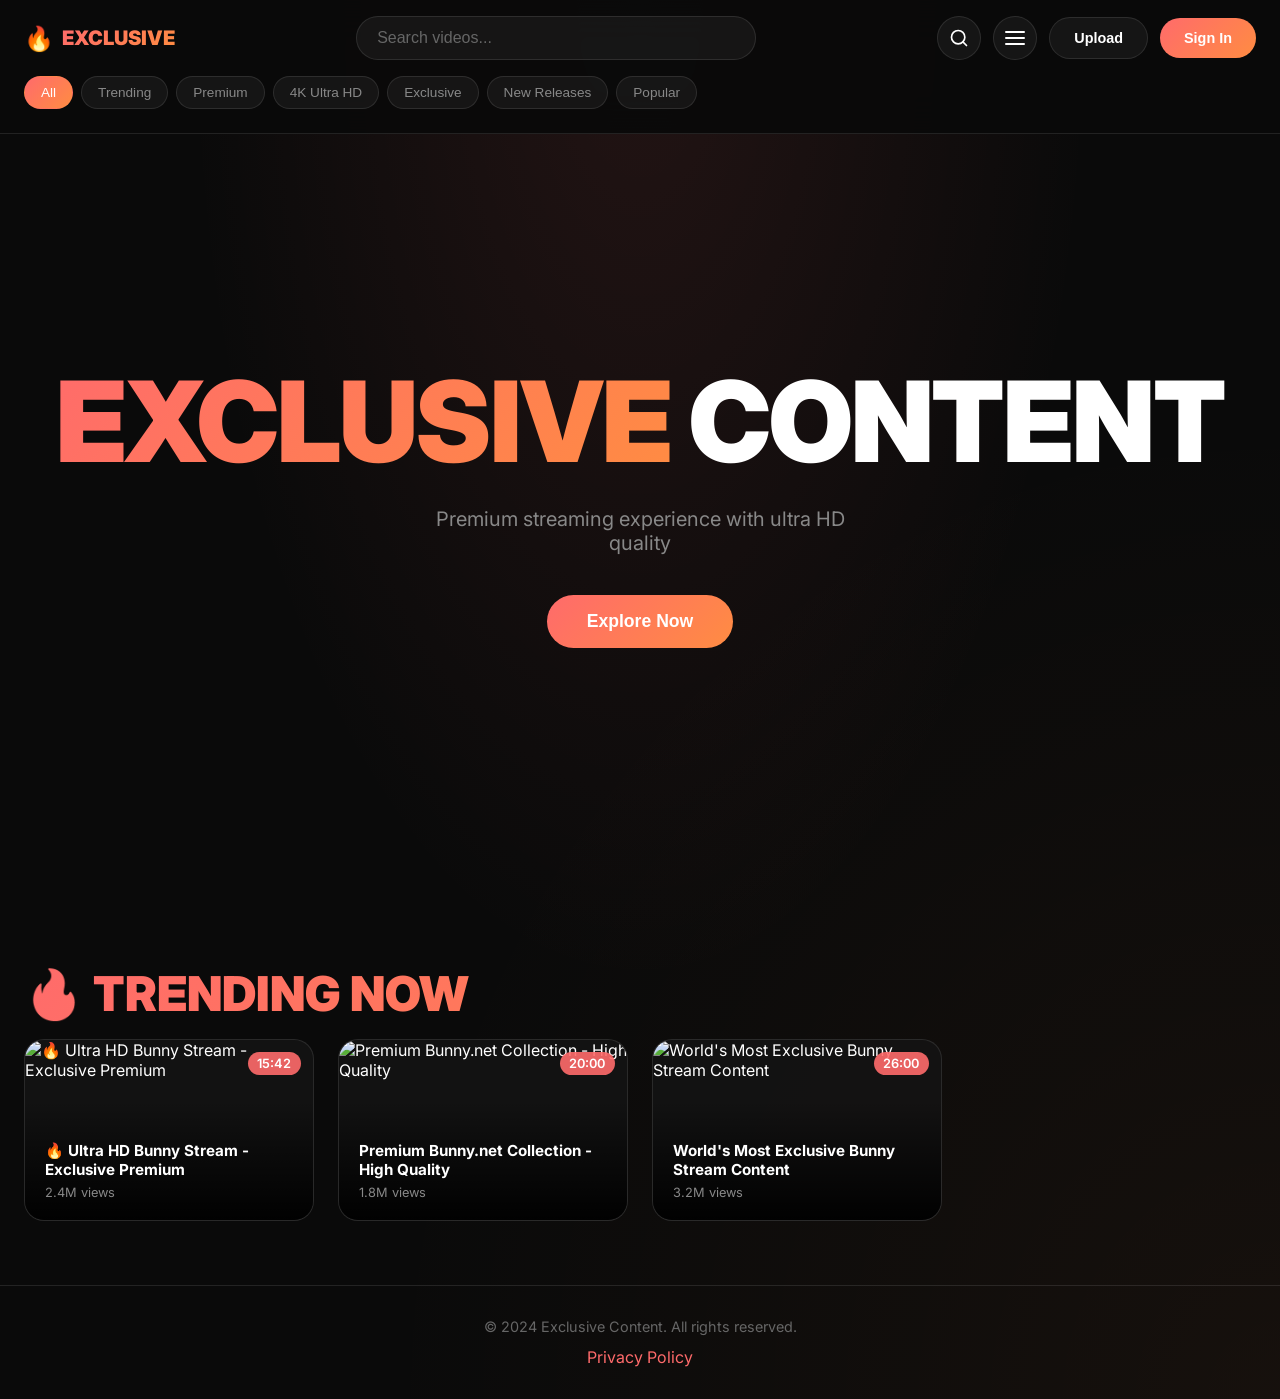
==== commit 28efd236: "Changes" ====
--- a/static-site/index.html
+++ b/static-site/index.html
@@ -87,14 +87,6 @@
     </div>
   </section>
 
-  <!-- Recommended Section -->
-  <section class="recommended-section">
-    <h2 class="section-title gradient-text">✨ RECOMMENDED FOR YOU</h2>
-    <p class="section-subtitle">Handpicked selections based on what's popular and trending.</p>
-    <div class="video-grid" id="recommendedGrid">
-      <!-- Recommended videos will be populated by JS -->
-    </div>
-  </section>
 
   <!-- Video Player Modal -->
   <div class="modal" id="videoModal">
--- a/static-site/styles.css
+++ b/static-site/styles.css
@@ -536,8 +536,9 @@
 
 .modal-content {
   width: 100%;
-  max-width: 1000px;
+  max-width: 100%;
   margin-top: 60px;
+  padding: 0;
 }
 
 .modal-close {
@@ -567,9 +568,9 @@
 
 .video-container {
   width: 100%;
-  border-radius: 1rem;
+  border-radius: 0;
   overflow: hidden;
-  background: var(--bg-secondary);
+  background: transparent;
 }
 
 .video-info {
@@ -808,7 +809,7 @@
   }
   
   .video-container {
-    border-radius: 0.75rem;
+    border-radius: 0;
   }
   
   .video-info {
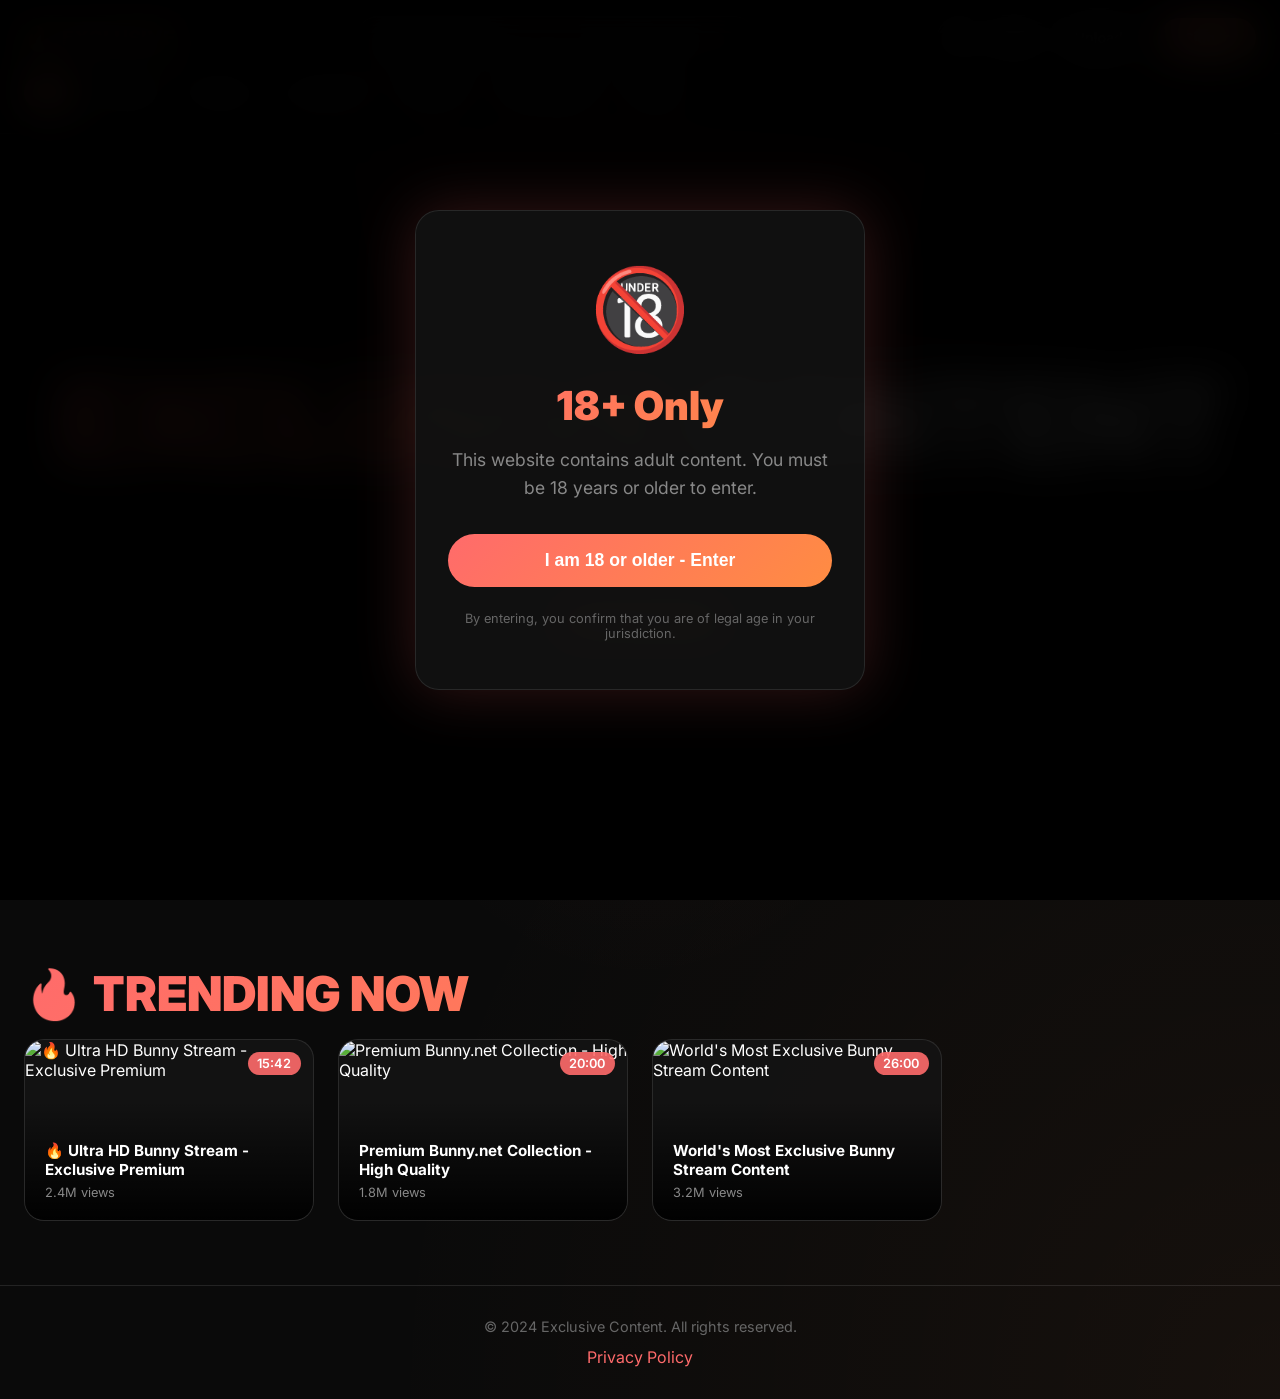
==== commit ce232d1b: "Add age gate overlay on home Introduced a full-page 18+ age verification overlay on the homepage wit" ====
--- a/static-site/index.html
+++ b/static-site/index.html
@@ -10,8 +10,21 @@
   <link href="https://fonts.googleapis.com/css2?family=Inter:wght@400;600;700;900&display=swap" rel="stylesheet">
 </head>
 <body>
-  <!-- Header -->
-  <header class="header">
+<!-- Age Gate Overlay -->
+<div id="ageGateOverlay" class="age-gate-overlay">
+  <div class="age-gate-content">
+    <div class="age-gate-icon">🔞</div>
+    <h2 class="age-gate-title">18+ Only</h2>
+    <p class="age-gate-text">This website contains adult content. You must be 18 years or older to enter.</p>
+    <button id="enterSiteBtn" class="btn btn-primary btn-large age-gate-btn">
+      I am 18 or older - Enter
+    </button>
+    <p class="age-gate-disclaimer">By entering, you confirm that you are of legal age in your jurisdiction.</p>
+  </div>
+</div>
+
+<!-- Header -->
+<header class="header">
     <div class="header-content">
       <a href="index.html" class="logo">
         <span class="logo-icon">🔥</span>
--- a/static-site/styles.css
+++ b/static-site/styles.css
@@ -29,6 +29,87 @@
   box-sizing: border-box;
 }
 
+/* ========================================
+   AGE GATE OVERLAY
+   ======================================== */
+.age-gate-overlay {
+  position: fixed;
+  top: 0;
+  left: 0;
+  width: 100%;
+  height: 100%;
+  background: rgba(0, 0, 0, 0.95);
+  backdrop-filter: blur(20px);
+  -webkit-backdrop-filter: blur(20px);
+  z-index: 9999;
+  display: flex;
+  align-items: center;
+  justify-content: center;
+  opacity: 1;
+  visibility: visible;
+  transition: opacity 0.5s ease, visibility 0.5s ease;
+}
+
+.age-gate-overlay.hidden {
+  opacity: 0;
+  visibility: hidden;
+  pointer-events: none;
+}
+
+.age-gate-content {
+  text-align: center;
+  padding: 3rem 2rem;
+  max-width: 450px;
+  background: var(--bg-card);
+  border: 1px solid var(--glass-border);
+  border-radius: 1.5rem;
+  box-shadow: 0 0 60px rgba(255, 107, 107, 0.2);
+}
+
+.age-gate-icon {
+  font-size: 5rem;
+  margin-bottom: 1.5rem;
+  animation: pulse 2s ease-in-out infinite;
+}
+
+@keyframes pulse {
+  0%, 100% { transform: scale(1); }
+  50% { transform: scale(1.1); }
+}
+
+.age-gate-title {
+  font-size: 2.5rem;
+  font-weight: 900;
+  background: var(--gradient-primary);
+  -webkit-background-clip: text;
+  -webkit-text-fill-color: transparent;
+  background-clip: text;
+  margin-bottom: 1rem;
+}
+
+.age-gate-text {
+  color: var(--text-secondary);
+  font-size: 1.1rem;
+  margin-bottom: 2rem;
+  line-height: 1.6;
+}
+
+.age-gate-btn {
+  width: 100%;
+  padding: 1.25rem 2rem;
+  font-size: 1.1rem;
+  margin-bottom: 1.5rem;
+}
+
+.age-gate-disclaimer {
+  color: var(--text-muted);
+  font-size: 0.8rem;
+}
+
+body.no-scroll {
+  overflow: hidden;
+}
+
 html {
   scroll-behavior: smooth;
 }
@@ -351,15 +432,10 @@
 /* ========================================
    SECTIONS
    ======================================== */
-.videos-section,
-.recommended-section {
+.videos-section {
   padding: 4rem 1.5rem;
   max-width: 1400px;
   margin: 0 auto;
-}
-
-.recommended-section {
-  border-top: 1px solid var(--border-color);
 }
 
 .section-title {
@@ -759,8 +835,7 @@
     font-size: 1rem;
   }
   
-  .videos-section,
-  .recommended-section {
+  .videos-section {
     padding: 2.5rem 1rem;
   }
   
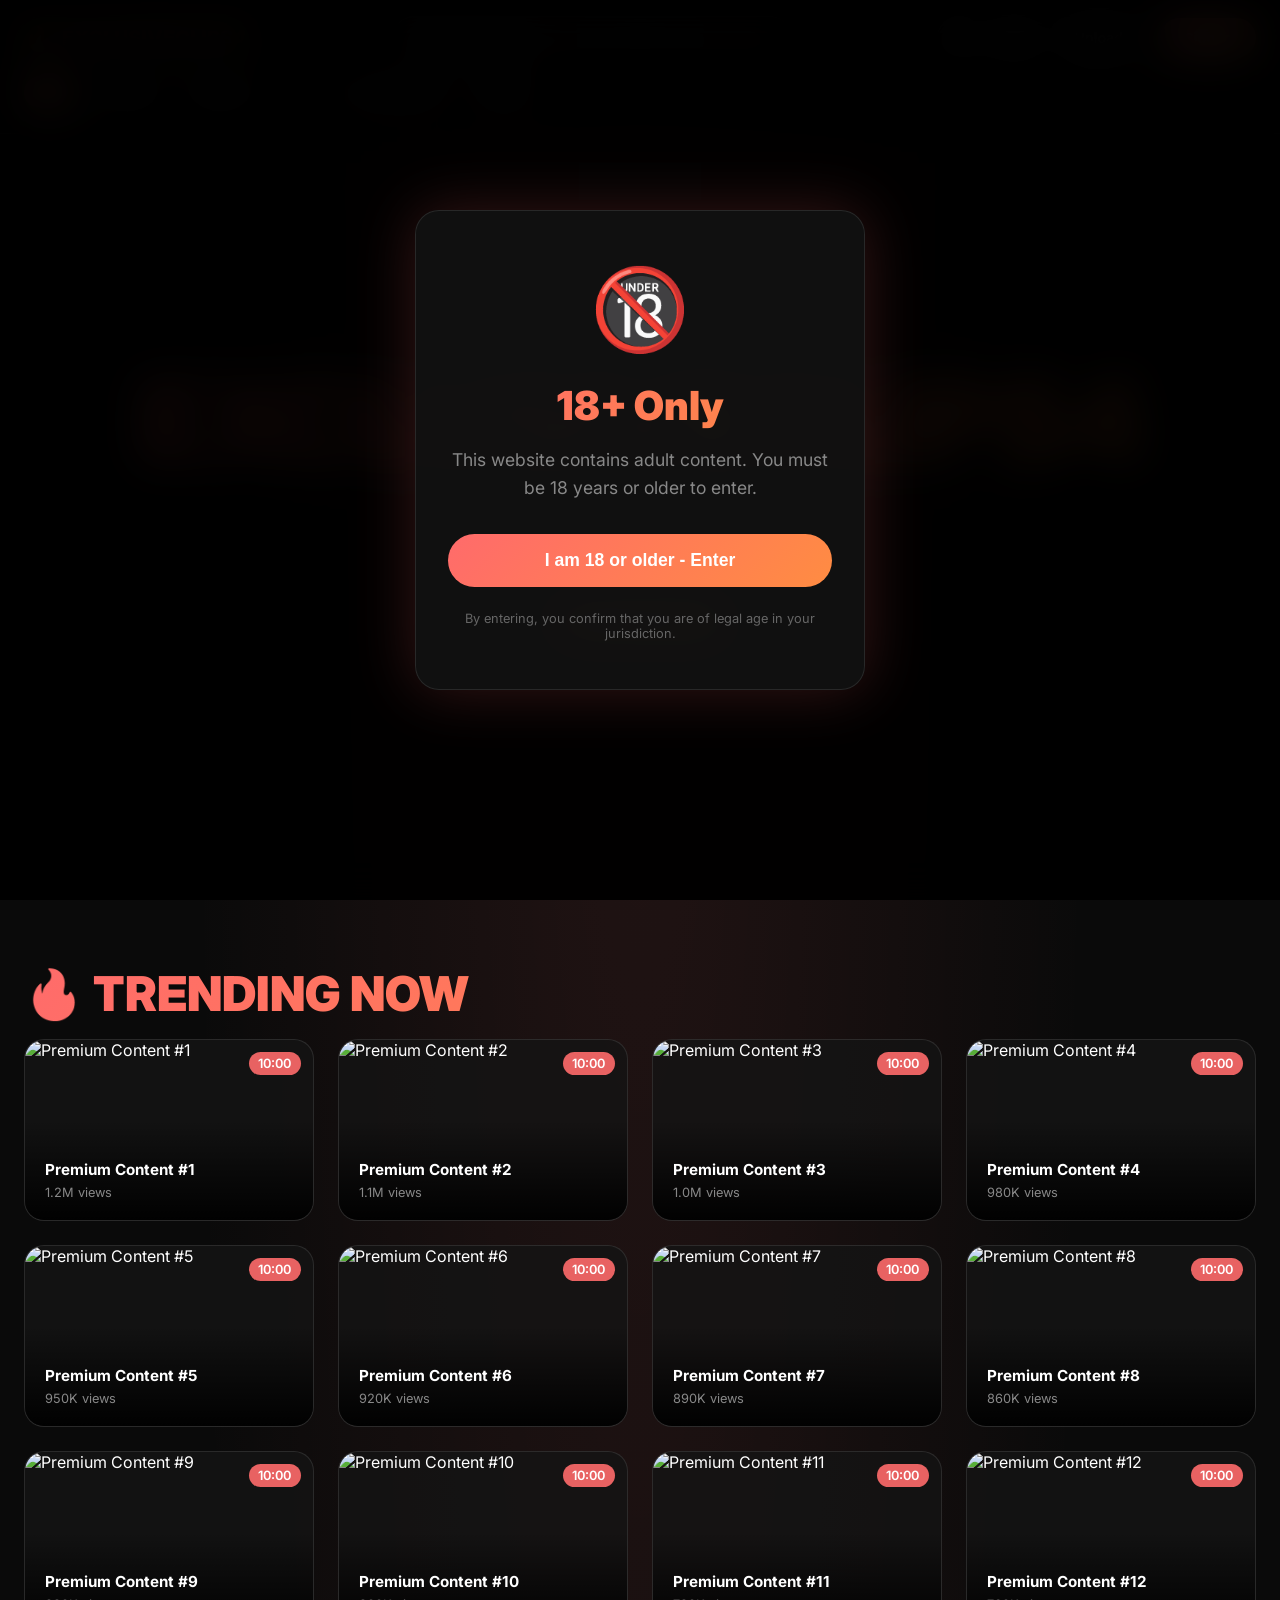
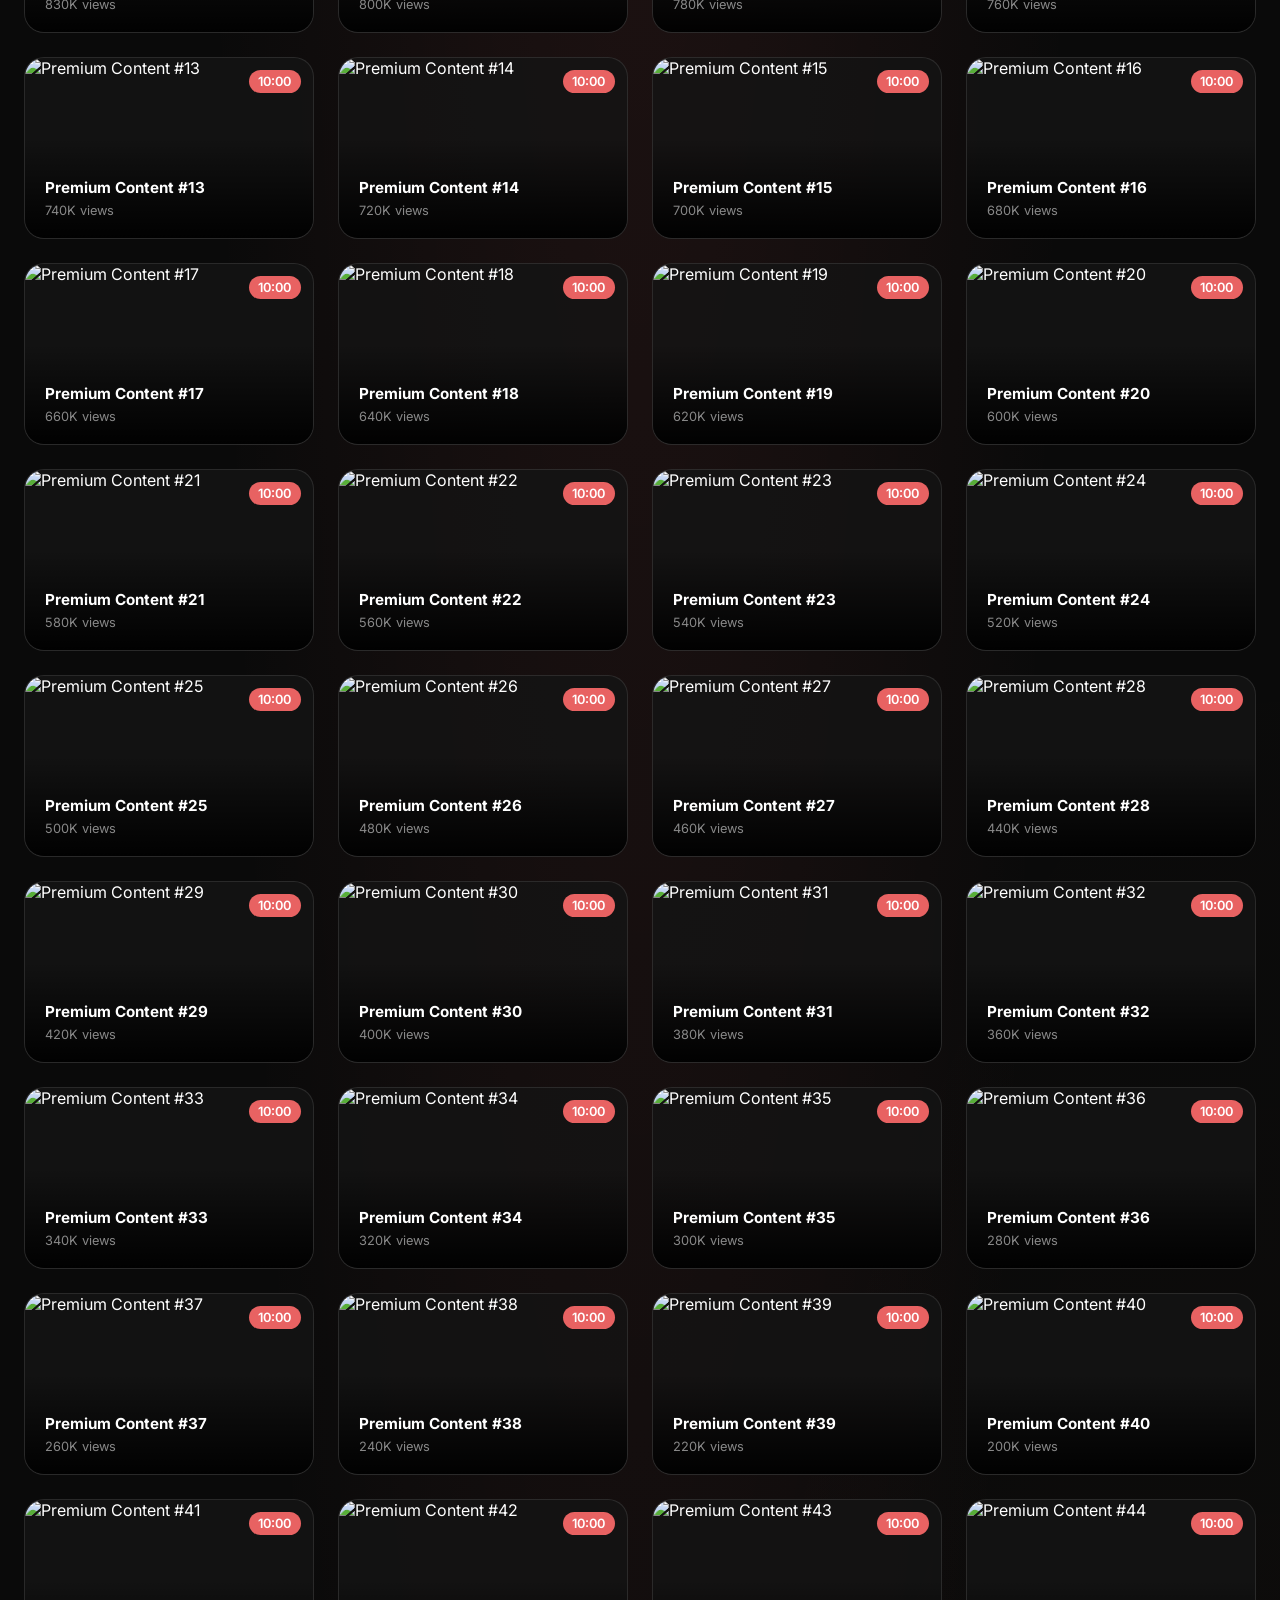
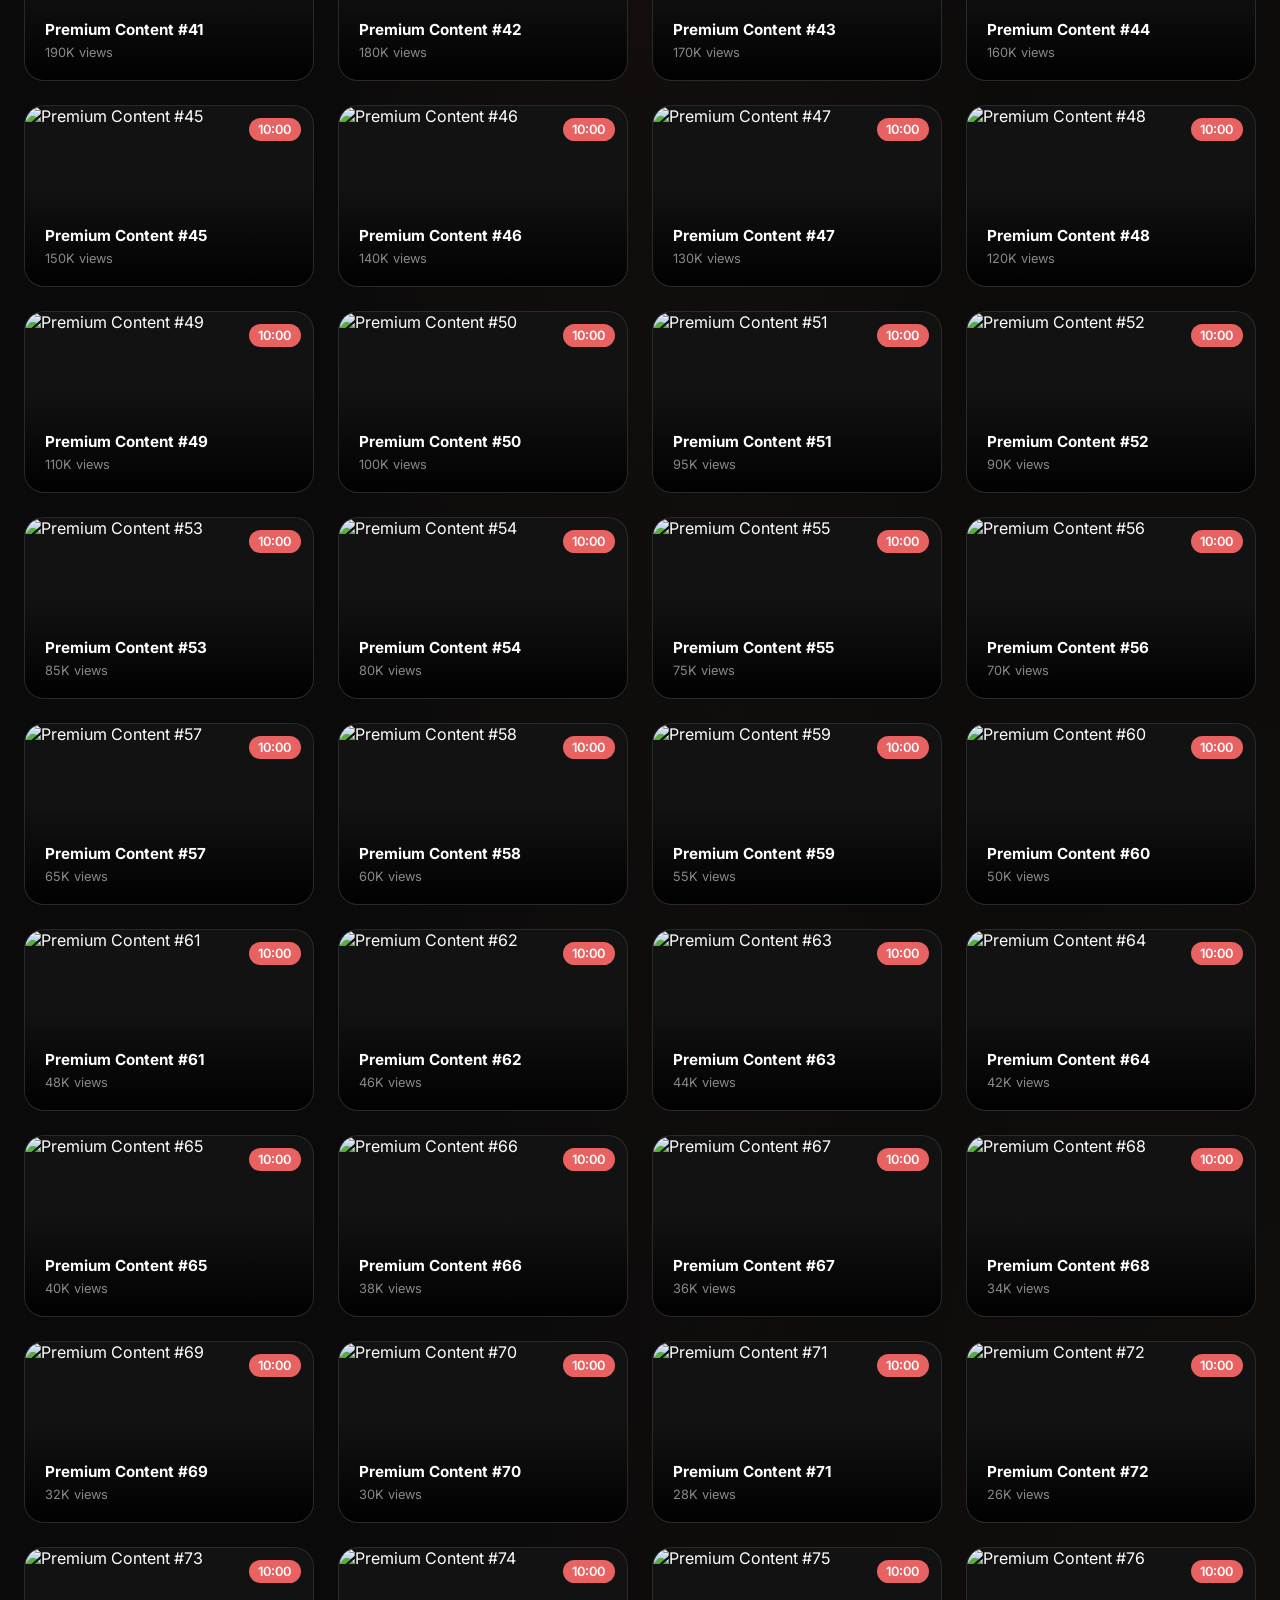
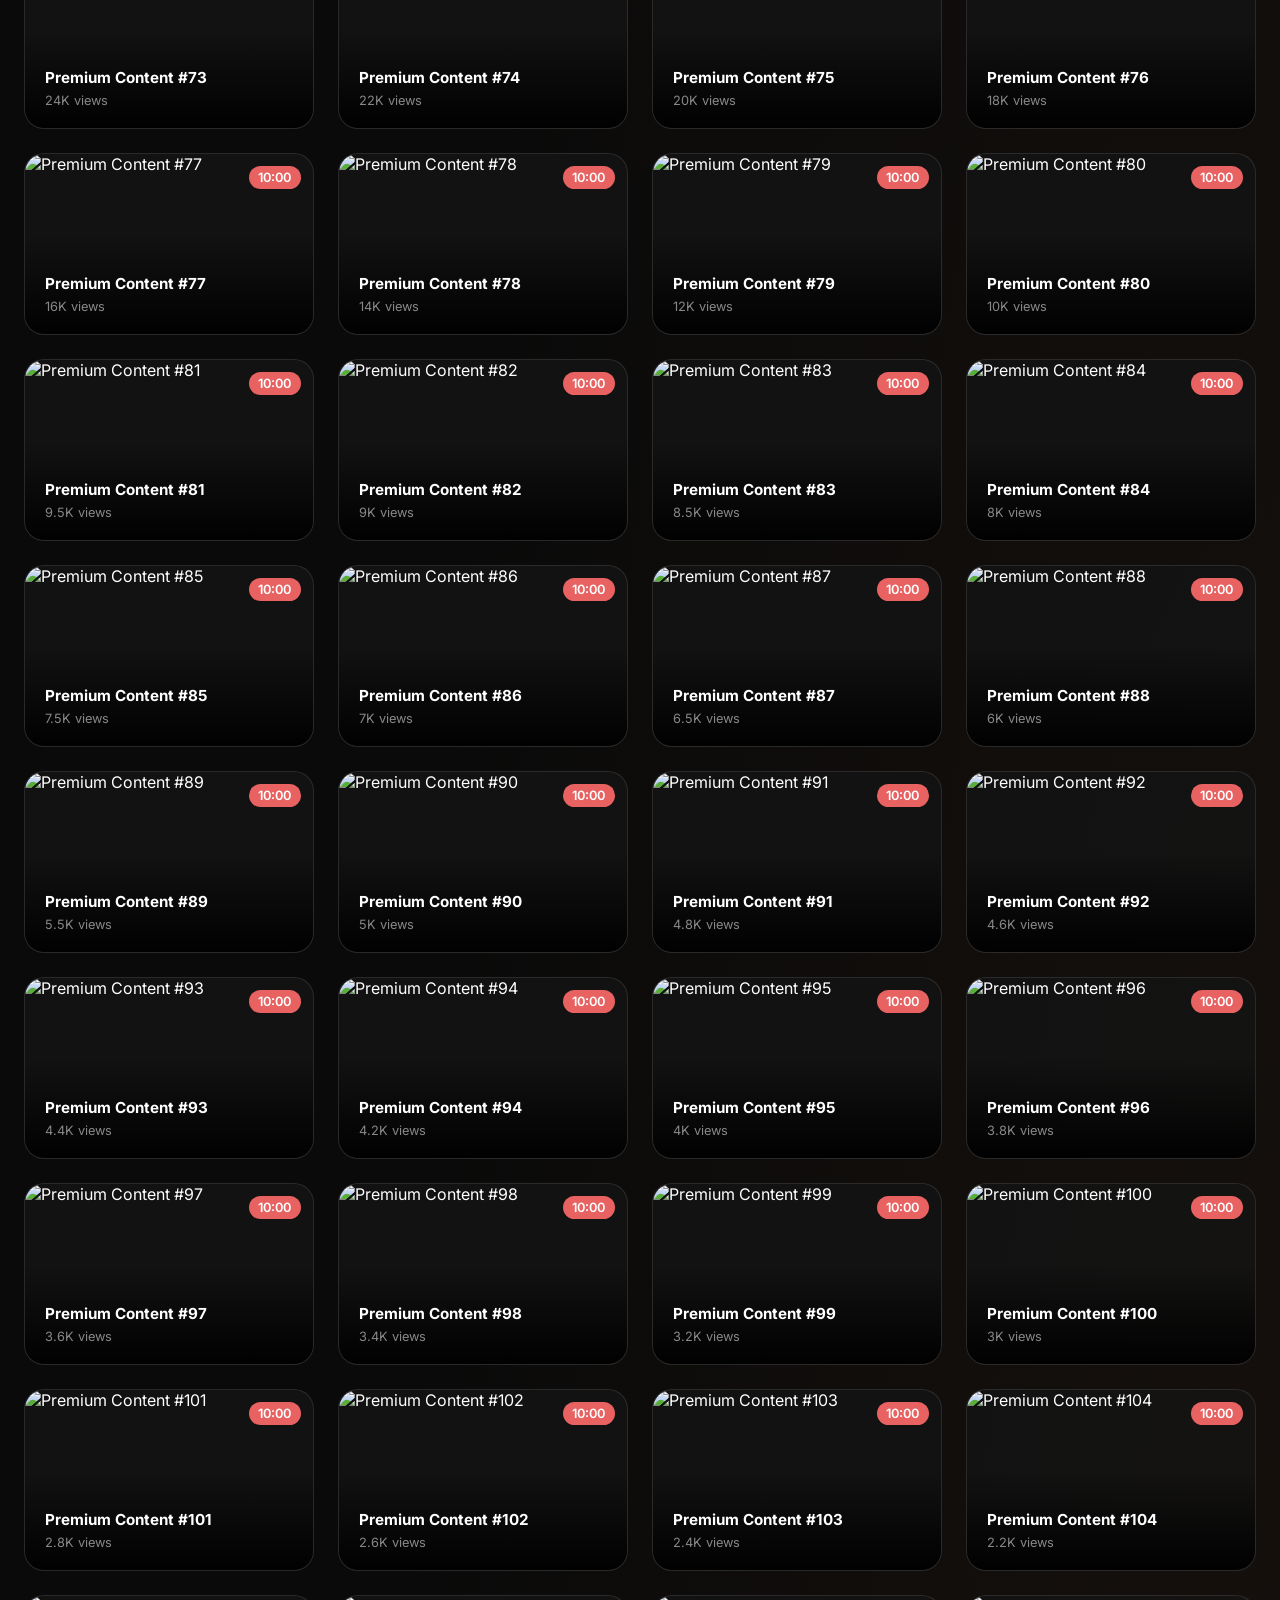
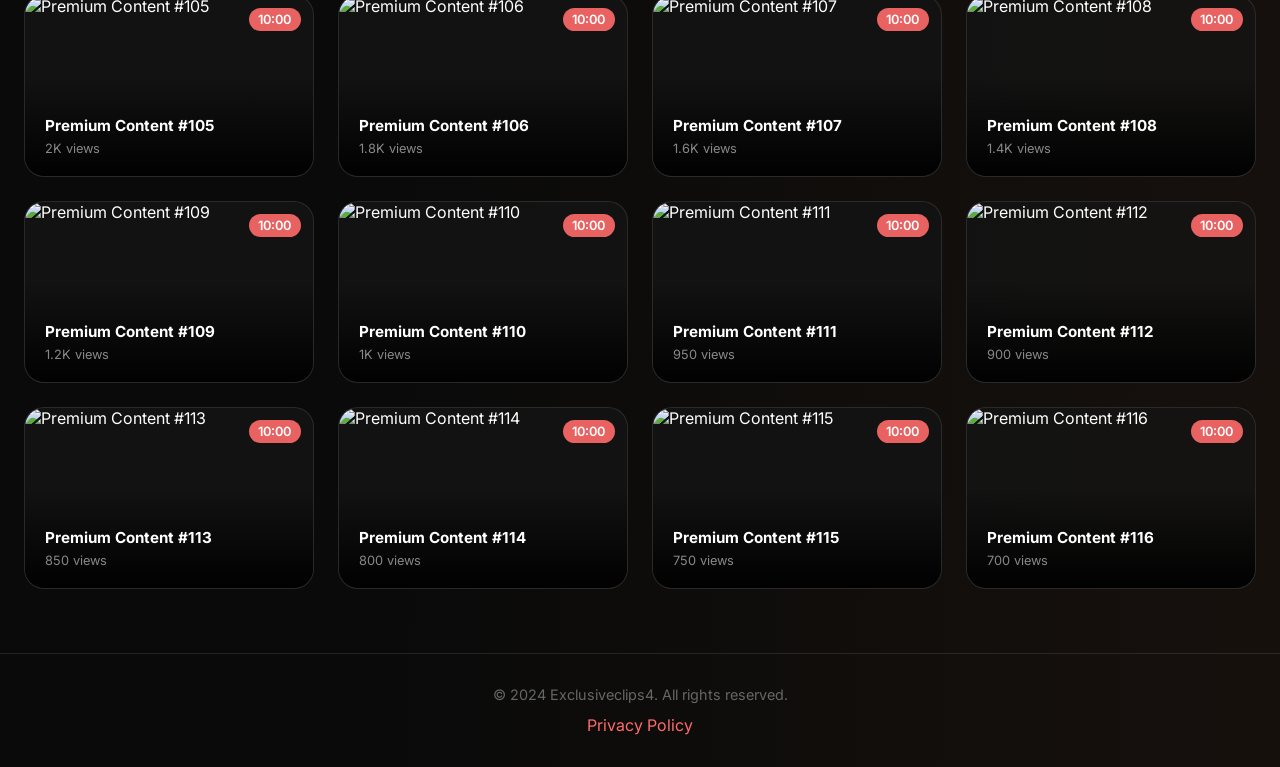
==== commit f0b3f177: "Changes" ====
--- a/static-site/index.html
+++ b/static-site/index.html
@@ -5,7 +5,7 @@
   <meta name="viewport" content="width=device-width, initial-scale=1.0, maximum-scale=1.0, user-scalable=no">
   <meta name="description" content="Exclusive premium content streaming platform">
   <meta name="theme-color" content="#0a0a0a">
-  <title>Exclusive Content - Premium Streaming</title>
+  <title>Exclusiveclips4 - Premium Streaming</title>
   <link rel="stylesheet" href="styles.css">
   <link href="https://fonts.googleapis.com/css2?family=Inter:wght@400;600;700;900&display=swap" rel="stylesheet">
 </head>
@@ -28,7 +28,7 @@
     <div class="header-content">
       <a href="index.html" class="logo">
         <span class="logo-icon">🔥</span>
-        <span class="logo-text">EXCLUSIVE</span>
+        <span class="logo-text">EXCLUSIVECLIPS4</span>
       </a>
       
       <div class="search-box">
@@ -84,7 +84,7 @@
   <!-- Hero Section -->
   <section class="hero">
     <h1 class="hero-title">
-      <span class="gradient-text">EXCLUSIVE</span> CONTENT
+      <span class="gradient-text">EXCLUSIVECLIPS4</span>
     </h1>
     <p class="hero-subtitle">Premium streaming experience with ultra HD quality</p>
     <button class="btn btn-primary btn-large" onclick="scrollToVideos()">
@@ -127,7 +127,7 @@
   <!-- Footer -->
   <footer class="footer">
     <div class="footer-content">
-      <p>&copy; 2024 Exclusive Content. All rights reserved.</p>
+      <p>&copy; 2024 Exclusiveclips4. All rights reserved.</p>
       <a href="privacy-policy.html">Privacy Policy</a>
     </div>
   </footer>
--- a/static-site/styles.css
+++ b/static-site/styles.css
@@ -1,5 +1,5 @@
 /* ========================================
-   EXCLUSIVE CONTENT - MAIN STYLESHEET
+   EXCLUSIVECLIPS4 - MAIN STYLESHEET
    ======================================== */
 
 /* CSS Variables */
@@ -596,33 +596,33 @@
   right: 0;
   bottom: 0;
   z-index: 1000;
-  background: rgba(0, 0, 0, 0.98);
-  backdrop-filter: blur(10px);
-  -webkit-backdrop-filter: blur(10px);
-  overflow-y: auto;
-  -webkit-overflow-scrolling: touch;
+  background: #000000;
+  overflow: hidden;
 }
 
 .modal.active {
   display: flex;
-  align-items: flex-start;
+  align-items: center;
   justify-content: center;
-  padding: 1rem;
+  padding: 0;
 }
 
 .modal-content {
   width: 100%;
+  height: 100%;
   max-width: 100%;
-  margin-top: 60px;
+  margin: 0;
   padding: 0;
+  display: flex;
+  flex-direction: column;
 }
 
 .modal-close {
   position: fixed;
   top: 1rem;
   right: 1rem;
-  background: var(--glass-bg);
-  border: 1px solid var(--glass-border);
+  background: rgba(0, 0, 0, 0.7);
+  border: 1px solid rgba(255, 255, 255, 0.2);
   color: var(--text-primary);
   width: 50px;
   height: 50px;
@@ -644,13 +644,26 @@
 
 .video-container {
   width: 100%;
-  border-radius: 0;
-  overflow: hidden;
-  background: transparent;
+  height: 100%;
+  flex: 1;
+  display: flex;
+  align-items: center;
+  justify-content: center;
+  background: #000000;
+}
+
+.video-container > div {
+  width: 100%;
+  height: 100%;
+  max-height: 100vh;
+}
+
+.video-container iframe {
+  background: #000000;
 }
 
 .video-info {
-  padding: 1.5rem 0;
+  display: none;
 }
 
 .video-info h3 {
@@ -778,11 +791,11 @@
   }
   
   .modal-content {
-    margin-top: 70px;
+    margin-top: 0;
   }
   
   .modal.active {
-    padding: 0.75rem;
+    padding: 0;
   }
 }
 
@@ -873,7 +886,7 @@
   }
   
   .modal-content {
-    margin-top: 60px;
+    margin-top: 0;
   }
   
   .modal-close {
